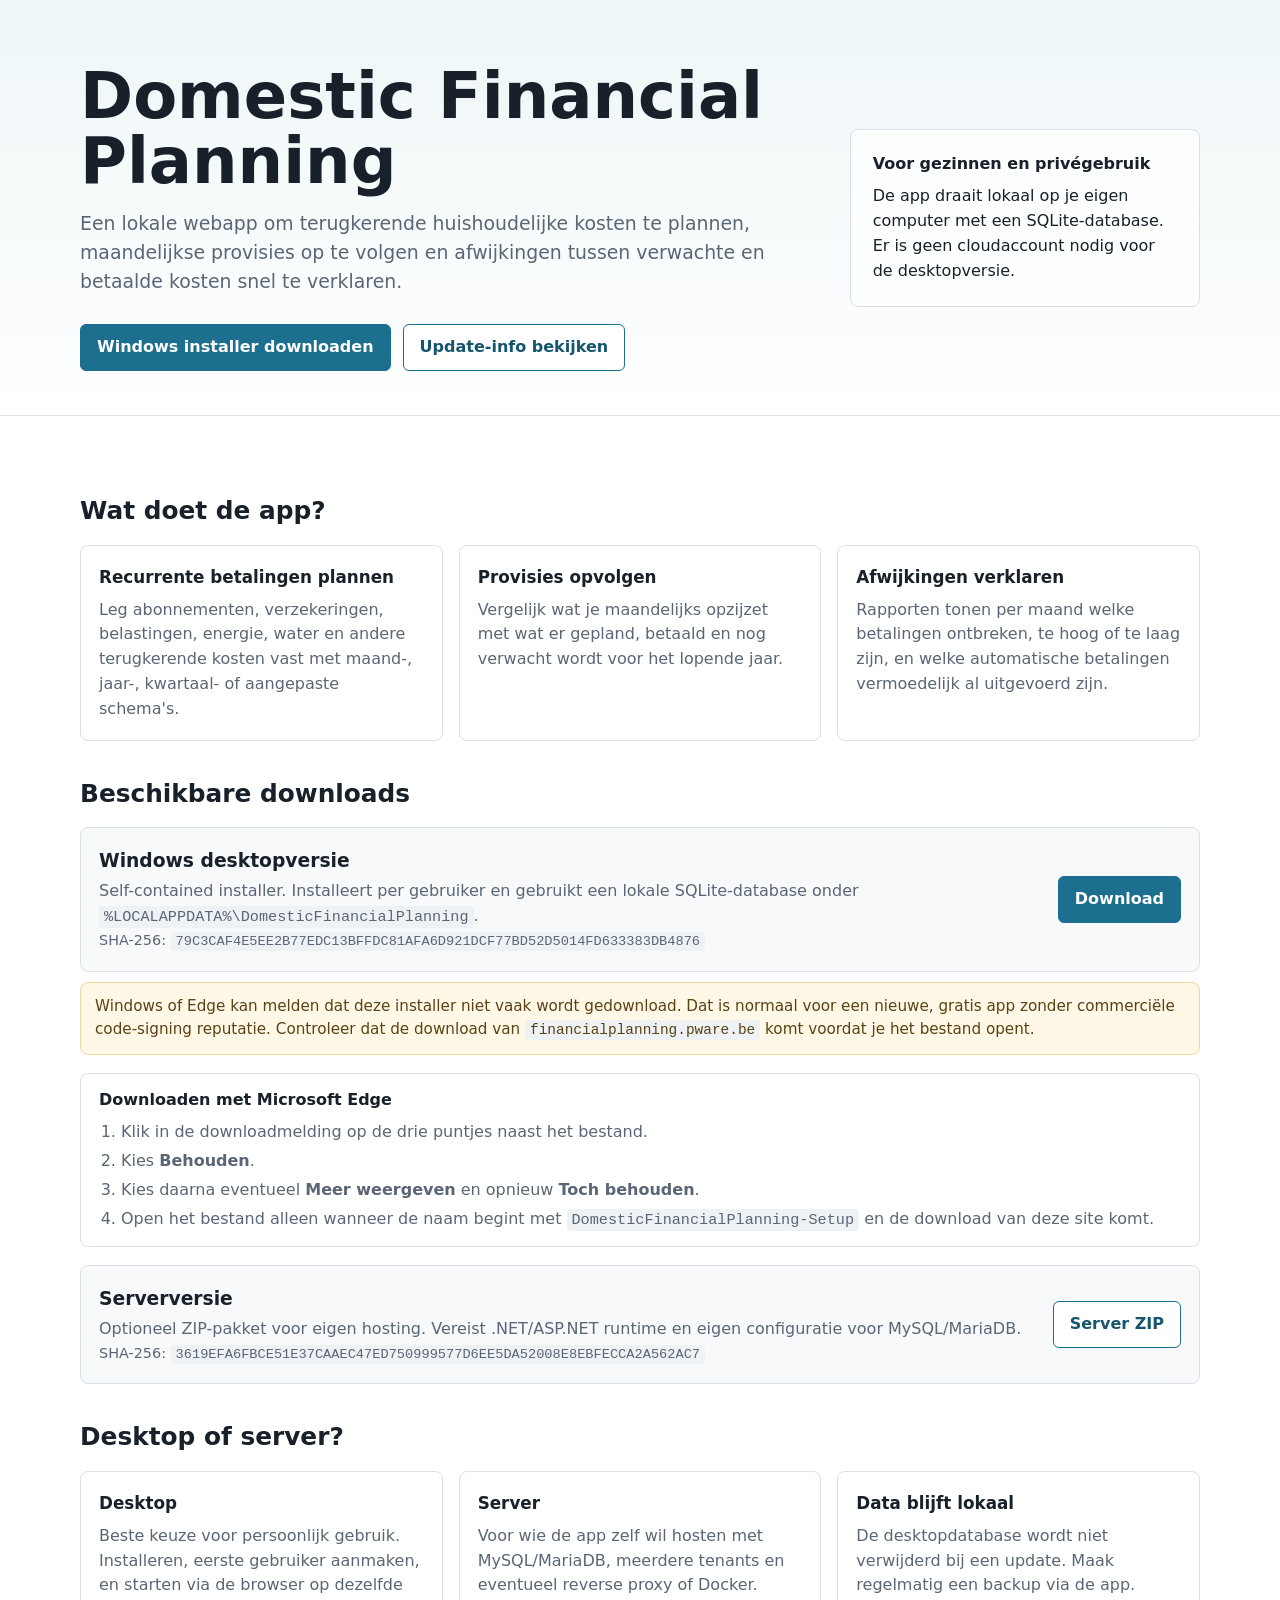
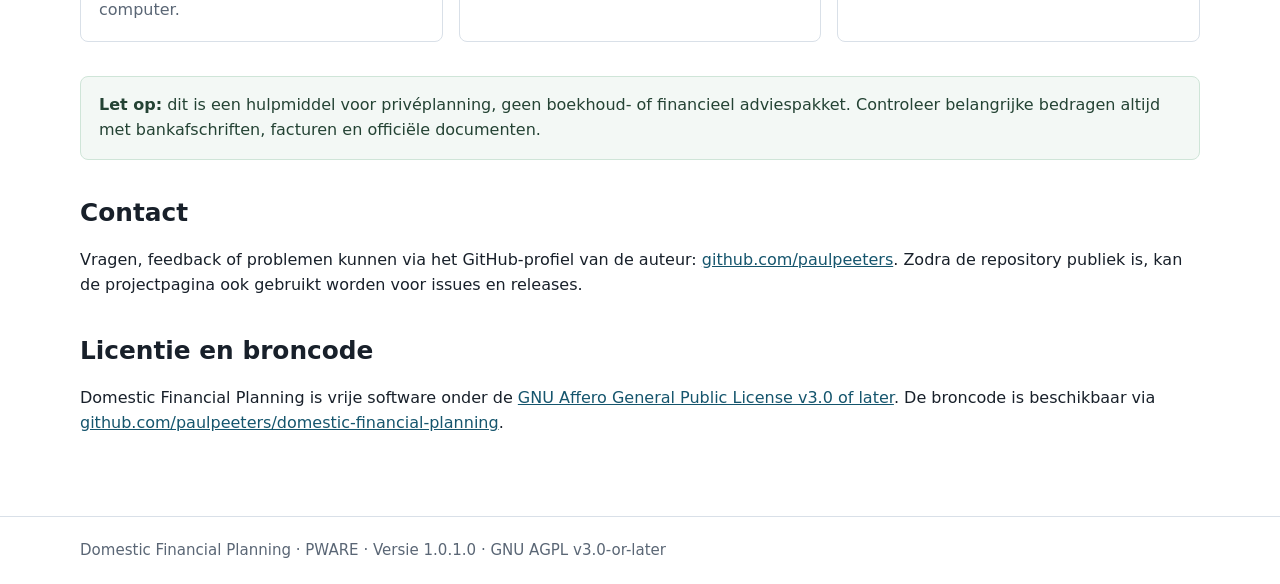
==== website/index.html @ bea84fc3 "Add desktop mode and release packaging" ====
<!doctype html>
<html lang="nl">
<head>
  <meta charset="utf-8">
  <meta name="viewport" content="width=device-width, initial-scale=1">
  <title>Domestic Financial Planning</title>
  <meta name="description" content="Domestic Financial Planning helpt huishoudens terugkerende kosten plannen, provisies opvolgen en betalingen vergelijken met de werkelijkheid.">
  <style>
    :root {
      color-scheme: light;
      --ink: #18202a;
      --muted: #5a6675;
      --line: #d9e0e8;
      --panel: #f7f9fb;
      --accent: #1d6f8f;
      --accent-dark: #15556d;
      --ok: #157347;
    }

    * {
      box-sizing: border-box;
    }

    body {
      margin: 0;
      font-family: "Segoe UI", system-ui, -apple-system, BlinkMacSystemFont, sans-serif;
      color: var(--ink);
      background: #ffffff;
      line-height: 1.55;
    }

    a {
      color: var(--accent-dark);
    }

    .hero {
      background: linear-gradient(180deg, #eef6f8 0%, #ffffff 100%);
      border-bottom: 1px solid var(--line);
    }

    .wrap {
      width: min(1120px, calc(100% - 40px));
      margin: 0 auto;
    }

    .hero-inner {
      padding: 64px 0 44px;
      display: grid;
      grid-template-columns: minmax(0, 1.35fr) minmax(280px, 0.65fr);
      gap: 42px;
      align-items: center;
    }

    h1 {
      margin: 0 0 14px;
      font-size: clamp(2.2rem, 5vw, 4.4rem);
      line-height: 1.02;
      letter-spacing: 0;
    }

    .lead {
      margin: 0;
      max-width: 760px;
      font-size: 1.18rem;
      color: var(--muted);
    }

    .hero-panel {
      border: 1px solid var(--line);
      background: rgba(255, 255, 255, 0.74);
      padding: 22px;
      border-radius: 8px;
    }

    .hero-panel strong {
      display: block;
      margin-bottom: 8px;
    }

    .buttons {
      display: flex;
      flex-wrap: wrap;
      gap: 12px;
      margin-top: 28px;
    }

    .button {
      display: inline-flex;
      align-items: center;
      justify-content: center;
      min-height: 44px;
      padding: 10px 16px;
      border-radius: 6px;
      border: 1px solid var(--accent);
      text-decoration: none;
      font-weight: 600;
    }

    .button.primary {
      color: #ffffff;
      background: var(--accent);
    }

    .button.secondary {
      color: var(--accent-dark);
      background: #ffffff;
    }

    main {
      padding: 42px 0 64px;
    }

    section {
      margin-top: 34px;
    }

    h2 {
      margin: 0 0 14px;
      font-size: 1.55rem;
      letter-spacing: 0;
    }

    .grid {
      display: grid;
      grid-template-columns: repeat(3, minmax(0, 1fr));
      gap: 16px;
    }

    .card {
      border: 1px solid var(--line);
      border-radius: 8px;
      padding: 18px;
      background: #ffffff;
    }

    .card h3 {
      margin: 0 0 8px;
      font-size: 1.05rem;
    }

    .card p {
      margin: 0;
      color: var(--muted);
    }

    .download {
      display: grid;
      grid-template-columns: minmax(0, 1fr) auto;
      gap: 18px;
      align-items: center;
      padding: 18px;
      border: 1px solid var(--line);
      border-radius: 8px;
      background: var(--panel);
      margin-top: 14px;
    }

    .download h3 {
      margin: 0 0 4px;
    }

    .download p {
      margin: 0;
      color: var(--muted);
    }

    .note {
      padding: 16px 18px;
      background: #f3f8f5;
      border: 1px solid #cfe5d8;
      border-radius: 8px;
      color: #244334;
    }

    .download-warning {
      margin: 10px 0 18px;
      padding: 12px 14px;
      border: 1px solid #ead7a4;
      border-radius: 8px;
      background: #fff8e6;
      color: #5a4215;
      font-size: 0.95rem;
    }

    .steps {
      margin: 10px 0 18px;
      padding: 14px 18px;
      border: 1px solid var(--line);
      border-radius: 8px;
      background: #ffffff;
    }

    .steps h3 {
      margin: 0 0 8px;
      font-size: 1rem;
    }

    .steps ol {
      margin: 0;
      padding-left: 22px;
      color: var(--muted);
    }

    .steps li + li {
      margin-top: 4px;
    }

    .checksum {
      margin-top: 8px;
      color: var(--muted);
      font-size: 0.9rem;
      overflow-wrap: anywhere;
    }

    code {
      padding: 2px 5px;
      border-radius: 4px;
      background: #eef2f5;
      font-family: Consolas, "Liberation Mono", monospace;
      font-size: 0.95em;
    }

    footer {
      border-top: 1px solid var(--line);
      color: var(--muted);
      padding: 22px 0;
      font-size: 0.94rem;
    }

    @media (max-width: 820px) {
      .hero-inner,
      .grid,
      .download {
        grid-template-columns: 1fr;
      }

      .hero-inner {
        padding-top: 42px;
      }
    }
  </style>
</head>
<body>
  <header class="hero">
    <div class="wrap hero-inner">
      <div>
        <h1>Domestic Financial Planning</h1>
        <p class="lead">
          Een lokale webapp om terugkerende huishoudelijke kosten te plannen, maandelijkse provisies op te volgen en afwijkingen tussen verwachte en betaalde kosten snel te verklaren.
        </p>
        <div class="buttons">
          <a class="button primary" href="/downloads/DomesticFinancialPlanning-Setup-1.0.1.0.exe">Windows installer downloaden</a>
          <a class="button secondary" href="/updates/latest.json">Update-info bekijken</a>
        </div>
      </div>
      <aside class="hero-panel">
        <strong>Voor gezinnen en privégebruik</strong>
        De app draait lokaal op je eigen computer met een SQLite-database. Er is geen cloudaccount nodig voor de desktopversie.
      </aside>
    </div>
  </header>

  <main class="wrap">
    <section>
      <h2>Wat doet de app?</h2>
      <div class="grid">
        <article class="card">
          <h3>Recurrente betalingen plannen</h3>
          <p>Leg abonnementen, verzekeringen, belastingen, energie, water en andere terugkerende kosten vast met maand-, jaar-, kwartaal- of aangepaste schema's.</p>
        </article>
        <article class="card">
          <h3>Provisies opvolgen</h3>
          <p>Vergelijk wat je maandelijks opzijzet met wat er gepland, betaald en nog verwacht wordt voor het lopende jaar.</p>
        </article>
        <article class="card">
          <h3>Afwijkingen verklaren</h3>
          <p>Rapporten tonen per maand welke betalingen ontbreken, te hoog of te laag zijn, en welke automatische betalingen vermoedelijk al uitgevoerd zijn.</p>
        </article>
      </div>
    </section>

    <section>
      <h2>Beschikbare downloads</h2>
      <div class="download">
        <div>
          <h3>Windows desktopversie</h3>
          <p>Self-contained installer. Installeert per gebruiker en gebruikt een lokale SQLite-database onder <code>%LOCALAPPDATA%\DomesticFinancialPlanning</code>.</p>
          <p class="checksum">SHA-256: <code>79C3CAF4E5EE2B77EDC13BFFDC81AFA6D921DCF77BD52D5014FD633383DB4876</code></p>
        </div>
        <a class="button primary" href="/downloads/DomesticFinancialPlanning-Setup-1.0.1.0.exe">Download</a>
      </div>
      <p class="download-warning">
        Windows of Edge kan melden dat deze installer niet vaak wordt gedownload. Dat is normaal voor een nieuwe, gratis app zonder commerciële code-signing reputatie. Controleer dat de download van <code>financialplanning.pware.be</code> komt voordat je het bestand opent.
      </p>
      <div class="steps">
        <h3>Downloaden met Microsoft Edge</h3>
        <ol>
          <li>Klik in de downloadmelding op de drie puntjes naast het bestand.</li>
          <li>Kies <strong>Behouden</strong>.</li>
          <li>Kies daarna eventueel <strong>Meer weergeven</strong> en opnieuw <strong>Toch behouden</strong>.</li>
          <li>Open het bestand alleen wanneer de naam begint met <code>DomesticFinancialPlanning-Setup</code> en de download van deze site komt.</li>
        </ol>
      </div>
      <div class="download">
        <div>
          <h3>Serverversie</h3>
          <p>Optioneel ZIP-pakket voor eigen hosting. Vereist .NET/ASP.NET runtime en eigen configuratie voor MySQL/MariaDB.</p>
          <p class="checksum">SHA-256: <code>3619EFA6FBCE51E37CAAEC47ED750999577D6EE5DA52008E8EBFECCA2A562AC7</code></p>
        </div>
        <a class="button secondary" href="/downloads/DomesticFinancialPlanning-Server-1.0.1.0.zip">Server ZIP</a>
      </div>
    </section>

    <section>
      <h2>Desktop of server?</h2>
      <div class="grid">
        <article class="card">
          <h3>Desktop</h3>
          <p>Beste keuze voor persoonlijk gebruik. Installeren, eerste gebruiker aanmaken, en starten via de browser op dezelfde computer.</p>
        </article>
        <article class="card">
          <h3>Server</h3>
          <p>Voor wie de app zelf wil hosten met MySQL/MariaDB, meerdere tenants en eventueel reverse proxy of Docker.</p>
        </article>
        <article class="card">
          <h3>Data blijft lokaal</h3>
          <p>De desktopdatabase wordt niet verwijderd bij een update. Maak regelmatig een backup via de app.</p>
        </article>
      </div>
    </section>

    <section class="note">
      <strong>Let op:</strong>
      dit is een hulpmiddel voor privéplanning, geen boekhoud- of financieel adviespakket. Controleer belangrijke bedragen altijd met bankafschriften, facturen en officiële documenten.
    </section>

    <section>
      <h2>Contact</h2>
      <p>
        Vragen, feedback of problemen kunnen via het GitHub-profiel van de auteur:
        <a href="https://github.com/paulpeeters" rel="me">github.com/paulpeeters</a>.
        Zodra de repository publiek is, kan de projectpagina ook gebruikt worden voor issues en releases.
      </p>
    </section>

    <section>
      <h2>Licentie en broncode</h2>
      <p>
        Domestic Financial Planning is vrije software onder de
        <a href="https://www.gnu.org/licenses/agpl-3.0.html">GNU Affero General Public License v3.0 of later</a>.
        De broncode is beschikbaar via
        <a href="https://github.com/paulpeeters/domestic-financial-planning">github.com/paulpeeters/domestic-financial-planning</a>.
      </p>
    </section>
  </main>

  <footer>
    <div class="wrap">
      Domestic Financial Planning · PWARE · Versie 1.0.1.0 · GNU AGPL v3.0-or-later
    </div>
  </footer>
</body>
</html>
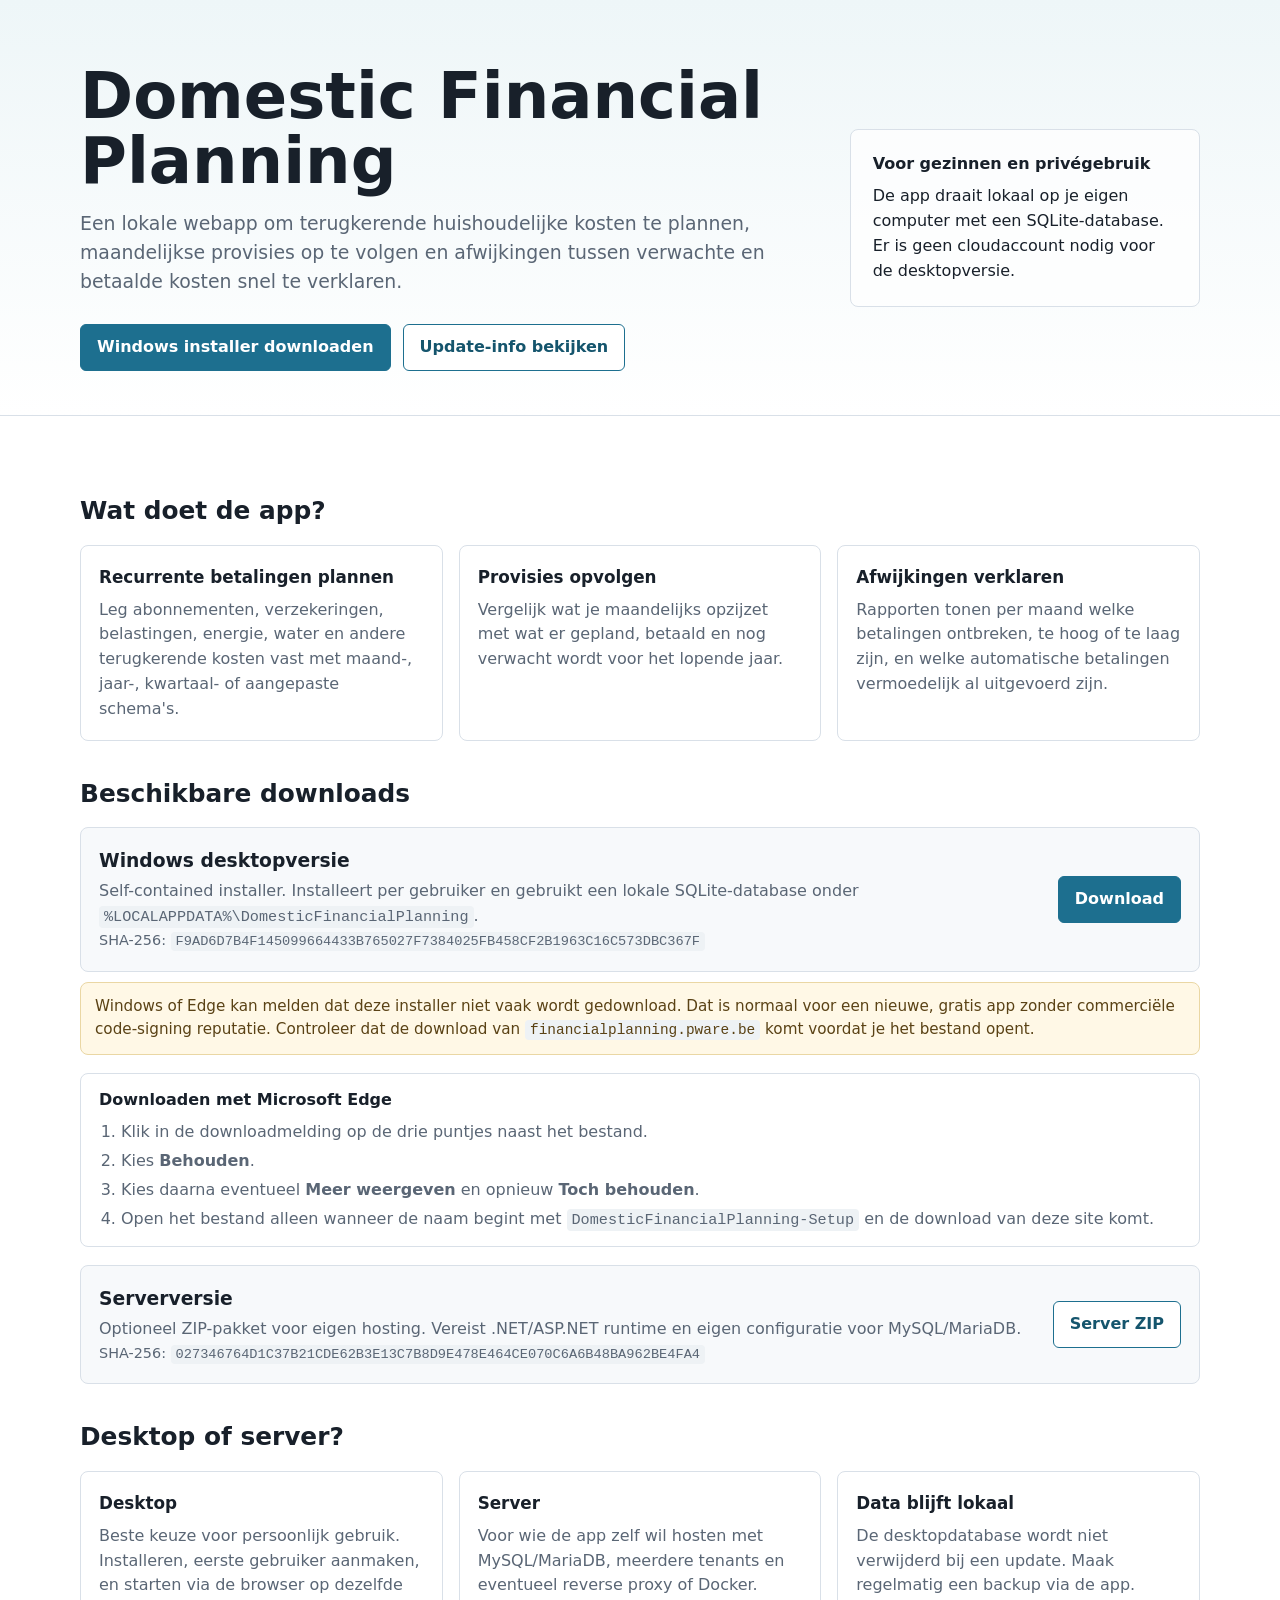
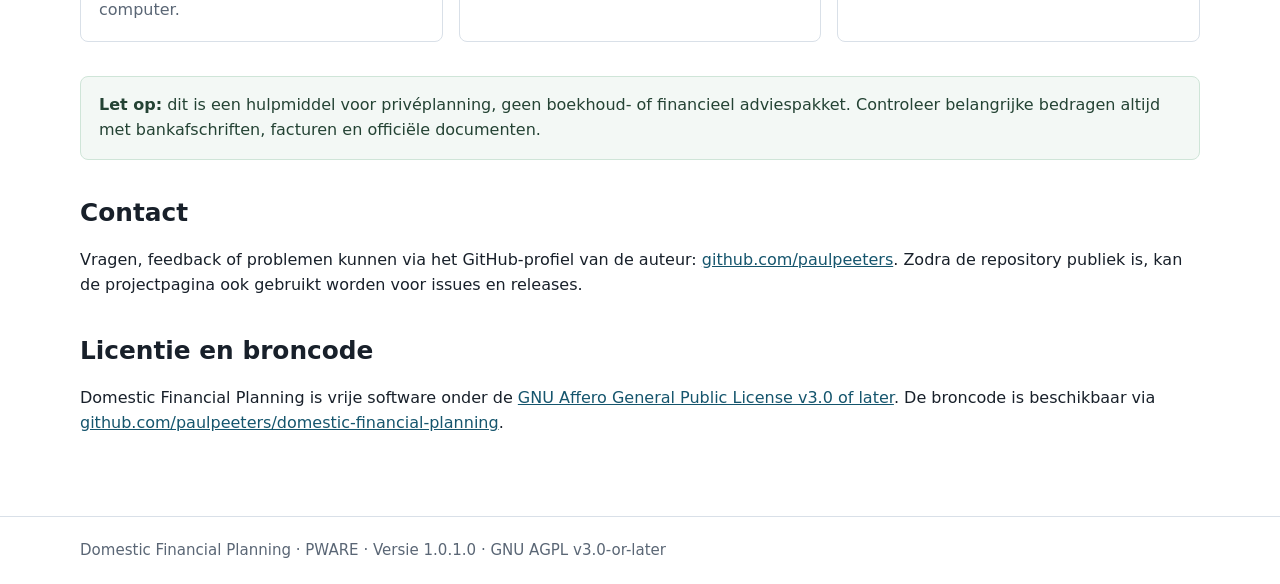
==== commit 547bc86d: "Show desktop update notification modal" ====
--- a/website/index.html
+++ b/website/index.html
@@ -285,7 +285,7 @@
         <div>
           <h3>Windows desktopversie</h3>
           <p>Self-contained installer. Installeert per gebruiker en gebruikt een lokale SQLite-database onder <code>%LOCALAPPDATA%\DomesticFinancialPlanning</code>.</p>
-          <p class="checksum">SHA-256: <code>79C3CAF4E5EE2B77EDC13BFFDC81AFA6D921DCF77BD52D5014FD633383DB4876</code></p>
+          <p class="checksum">SHA-256: <code>F9AD6D7B4F145099664433B765027F7384025FB458CF2B1963C16C573DBC367F</code></p>
         </div>
         <a class="button primary" href="/downloads/DomesticFinancialPlanning-Setup-1.0.1.0.exe">Download</a>
       </div>
@@ -305,7 +305,7 @@
         <div>
           <h3>Serverversie</h3>
           <p>Optioneel ZIP-pakket voor eigen hosting. Vereist .NET/ASP.NET runtime en eigen configuratie voor MySQL/MariaDB.</p>
-          <p class="checksum">SHA-256: <code>3619EFA6FBCE51E37CAAEC47ED750999577D6EE5DA52008E8EBFECCA2A562AC7</code></p>
+          <p class="checksum">SHA-256: <code>027346764D1C37B21CDE62B3E13C7B8D9E478E464CE070C6A6B48BA962BE4FA4</code></p>
         </div>
         <a class="button secondary" href="/downloads/DomesticFinancialPlanning-Server-1.0.1.0.zip">Server ZIP</a>
       </div>
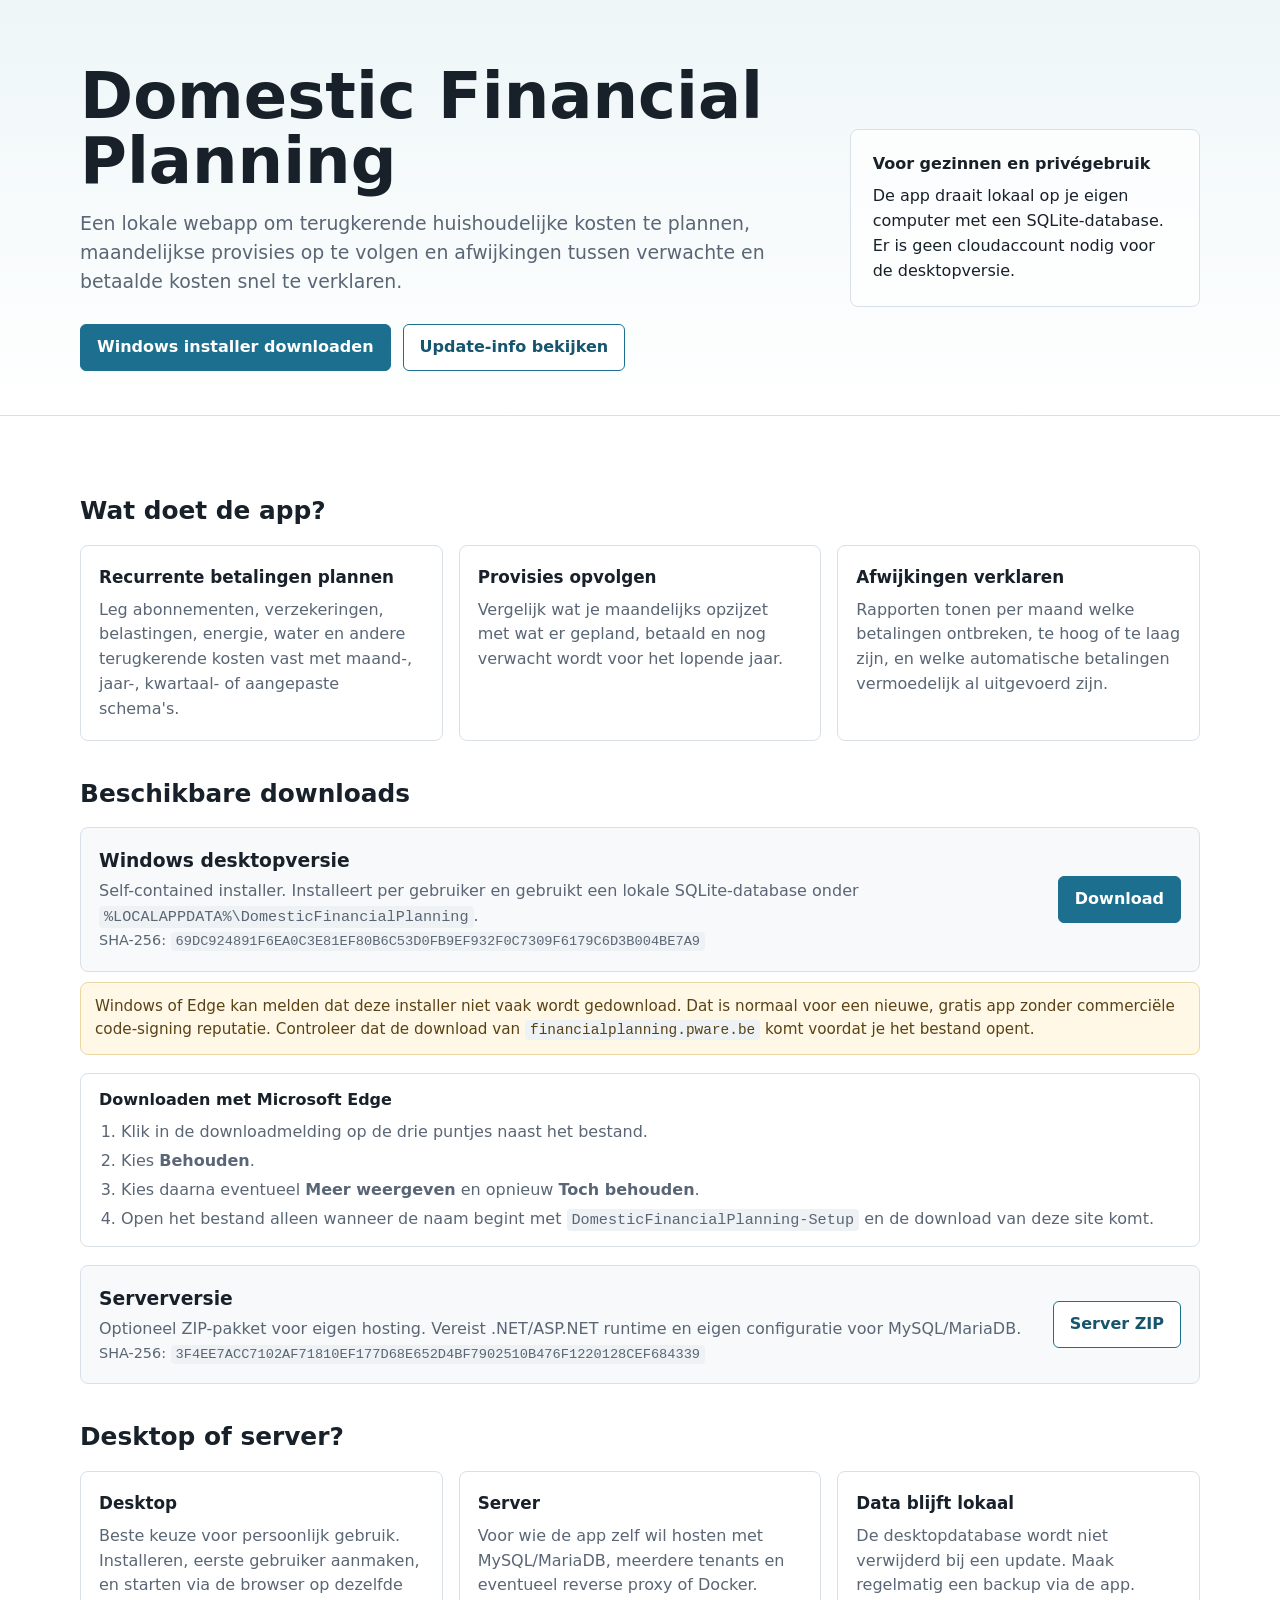
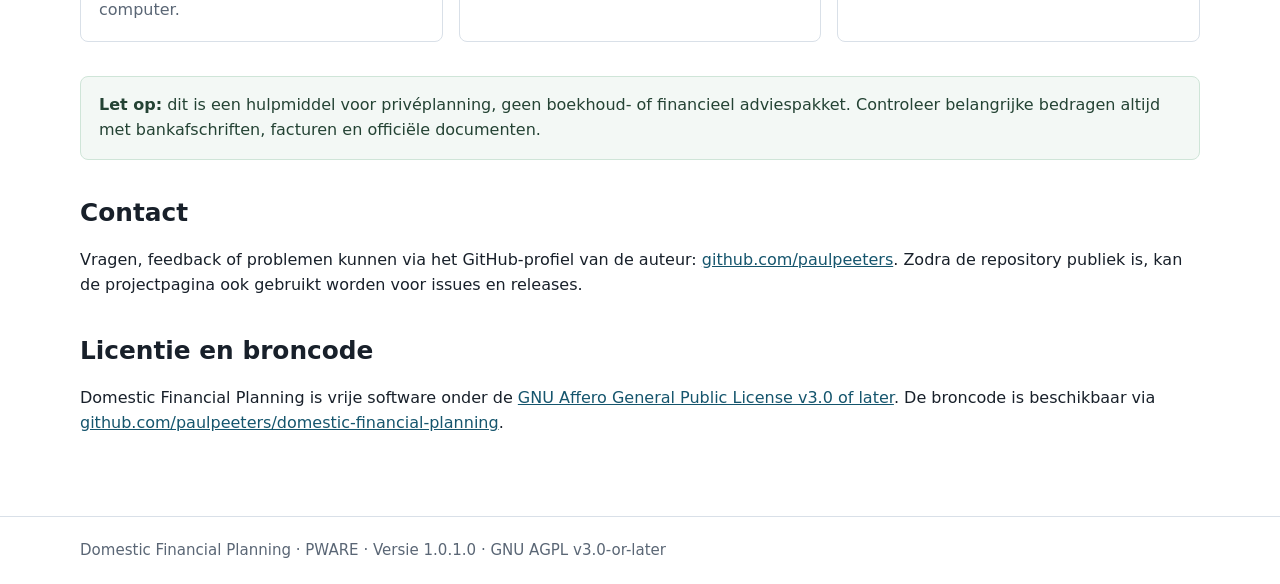
==== commit 73f331e0: "Include secrets in standard publish profile" ====
--- a/website/index.html
+++ b/website/index.html
@@ -285,7 +285,7 @@
         <div>
           <h3>Windows desktopversie</h3>
           <p>Self-contained installer. Installeert per gebruiker en gebruikt een lokale SQLite-database onder <code>%LOCALAPPDATA%\DomesticFinancialPlanning</code>.</p>
-          <p class="checksum">SHA-256: <code>F9AD6D7B4F145099664433B765027F7384025FB458CF2B1963C16C573DBC367F</code></p>
+          <p class="checksum">SHA-256: <code>69DC924891F6EA0C3E81EF80B6C53D0FB9EF932F0C7309F6179C6D3B004BE7A9</code></p>
         </div>
         <a class="button primary" href="/downloads/DomesticFinancialPlanning-Setup-1.0.1.0.exe">Download</a>
       </div>
@@ -305,7 +305,7 @@
         <div>
           <h3>Serverversie</h3>
           <p>Optioneel ZIP-pakket voor eigen hosting. Vereist .NET/ASP.NET runtime en eigen configuratie voor MySQL/MariaDB.</p>
-          <p class="checksum">SHA-256: <code>027346764D1C37B21CDE62B3E13C7B8D9E478E464CE070C6A6B48BA962BE4FA4</code></p>
+          <p class="checksum">SHA-256: <code>3F4EE7ACC7102AF71810EF177D68E652D4BF7902510B476F1220128CEF684339</code></p>
         </div>
         <a class="button secondary" href="/downloads/DomesticFinancialPlanning-Server-1.0.1.0.zip">Server ZIP</a>
       </div>
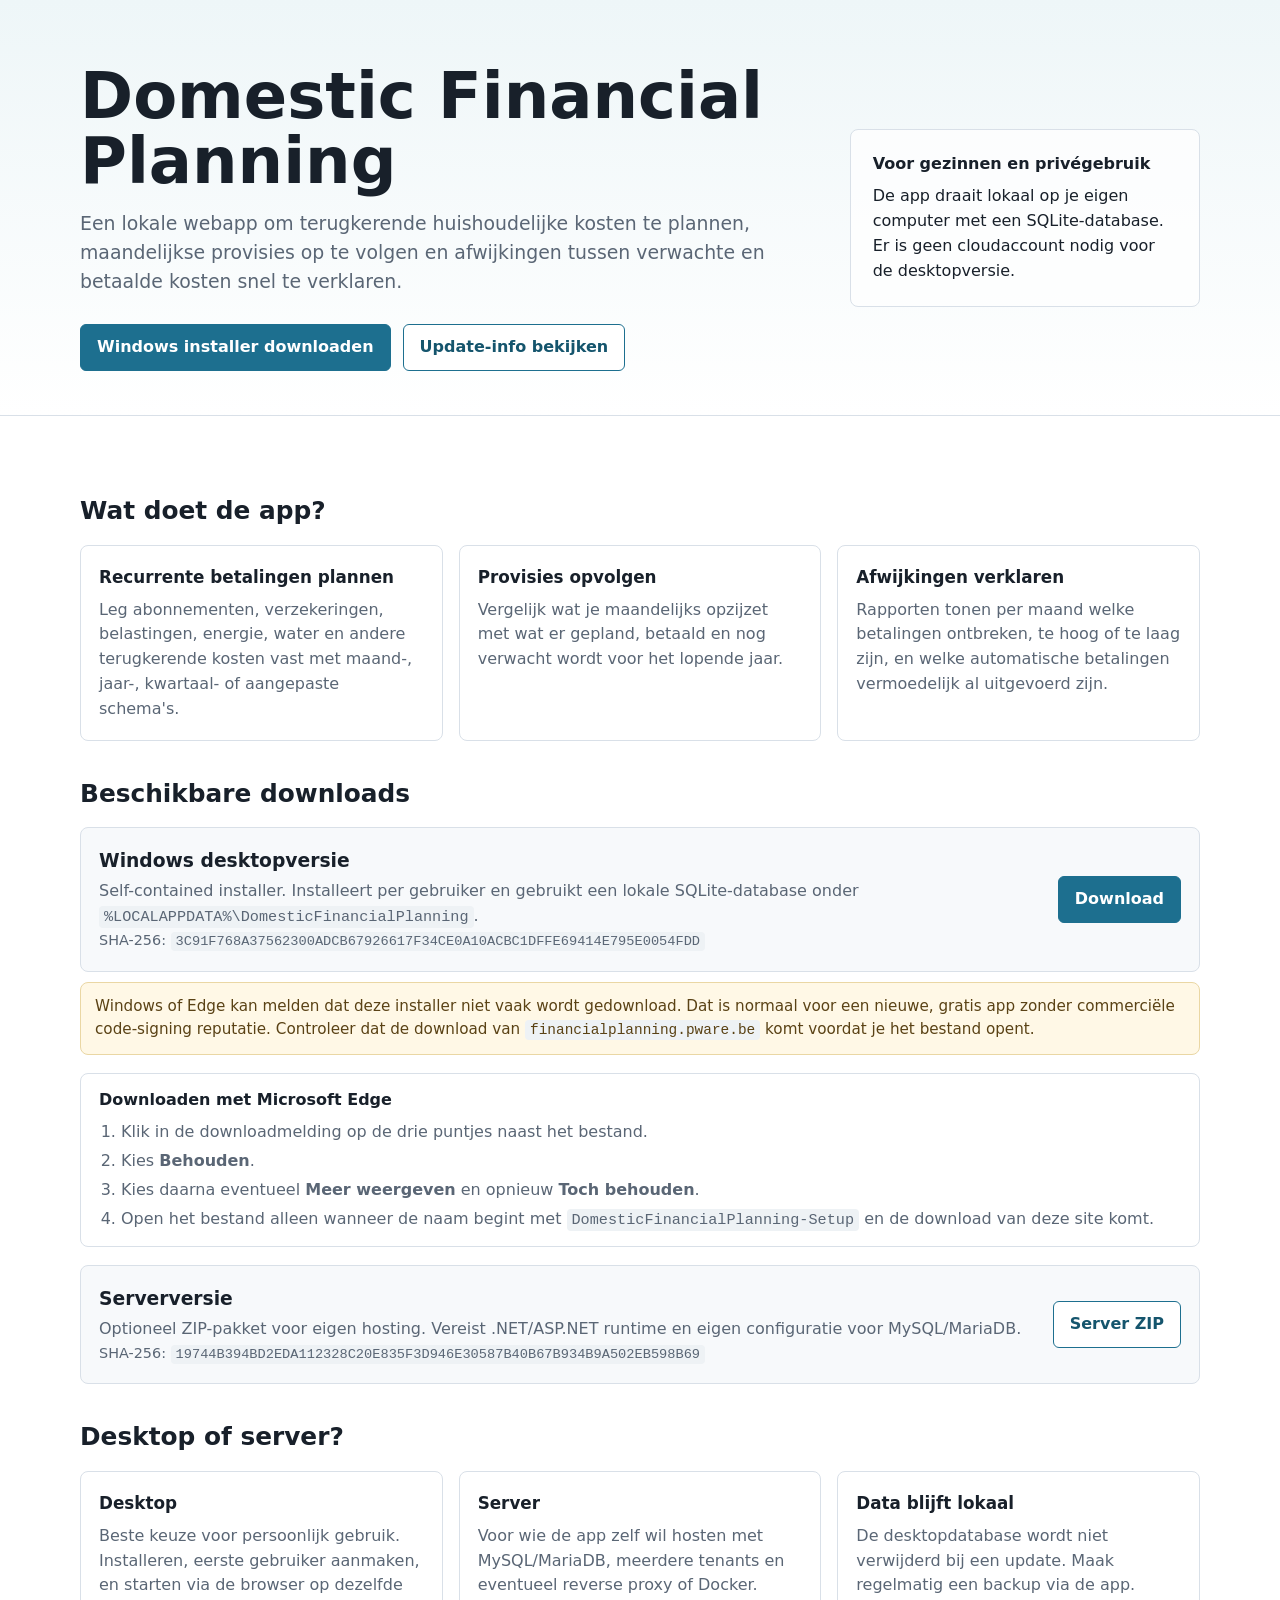
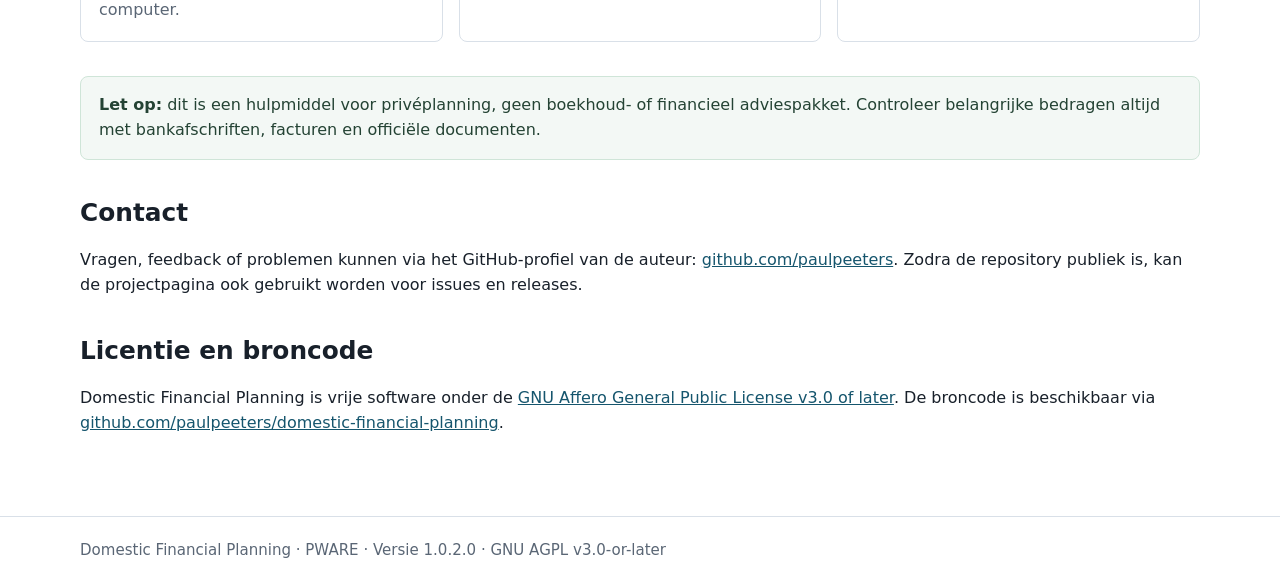
==== commit de88ad2b: "Add desktop provision settings" ====
--- a/website/index.html
+++ b/website/index.html
@@ -249,7 +249,7 @@
           Een lokale webapp om terugkerende huishoudelijke kosten te plannen, maandelijkse provisies op te volgen en afwijkingen tussen verwachte en betaalde kosten snel te verklaren.
         </p>
         <div class="buttons">
-          <a class="button primary" href="/downloads/DomesticFinancialPlanning-Setup-1.0.1.0.exe">Windows installer downloaden</a>
+          <a class="button primary" href="/downloads/DomesticFinancialPlanning-Setup-1.0.2.0.exe">Windows installer downloaden</a>
           <a class="button secondary" href="/updates/latest.json">Update-info bekijken</a>
         </div>
       </div>
@@ -285,9 +285,9 @@
         <div>
           <h3>Windows desktopversie</h3>
           <p>Self-contained installer. Installeert per gebruiker en gebruikt een lokale SQLite-database onder <code>%LOCALAPPDATA%\DomesticFinancialPlanning</code>.</p>
-          <p class="checksum">SHA-256: <code>69DC924891F6EA0C3E81EF80B6C53D0FB9EF932F0C7309F6179C6D3B004BE7A9</code></p>
+          <p class="checksum">SHA-256: <code>3C91F768A37562300ADCB67926617F34CE0A10ACBC1DFFE69414E795E0054FDD</code></p>
         </div>
-        <a class="button primary" href="/downloads/DomesticFinancialPlanning-Setup-1.0.1.0.exe">Download</a>
+        <a class="button primary" href="/downloads/DomesticFinancialPlanning-Setup-1.0.2.0.exe">Download</a>
       </div>
       <p class="download-warning">
         Windows of Edge kan melden dat deze installer niet vaak wordt gedownload. Dat is normaal voor een nieuwe, gratis app zonder commerciële code-signing reputatie. Controleer dat de download van <code>financialplanning.pware.be</code> komt voordat je het bestand opent.
@@ -305,9 +305,9 @@
         <div>
           <h3>Serverversie</h3>
           <p>Optioneel ZIP-pakket voor eigen hosting. Vereist .NET/ASP.NET runtime en eigen configuratie voor MySQL/MariaDB.</p>
-          <p class="checksum">SHA-256: <code>3F4EE7ACC7102AF71810EF177D68E652D4BF7902510B476F1220128CEF684339</code></p>
+          <p class="checksum">SHA-256: <code>19744B394BD2EDA112328C20E835F3D946E30587B40B67B934B9A502EB598B69</code></p>
         </div>
-        <a class="button secondary" href="/downloads/DomesticFinancialPlanning-Server-1.0.1.0.zip">Server ZIP</a>
+        <a class="button secondary" href="/downloads/DomesticFinancialPlanning-Server-1.0.2.0.zip">Server ZIP</a>
       </div>
     </section>
 
@@ -356,7 +356,7 @@
 
   <footer>
     <div class="wrap">
-      Domestic Financial Planning · PWARE · Versie 1.0.1.0 · GNU AGPL v3.0-or-later
+      Domestic Financial Planning · PWARE · Versie 1.0.2.0 · GNU AGPL v3.0-or-later
     </div>
   </footer>
 </body>
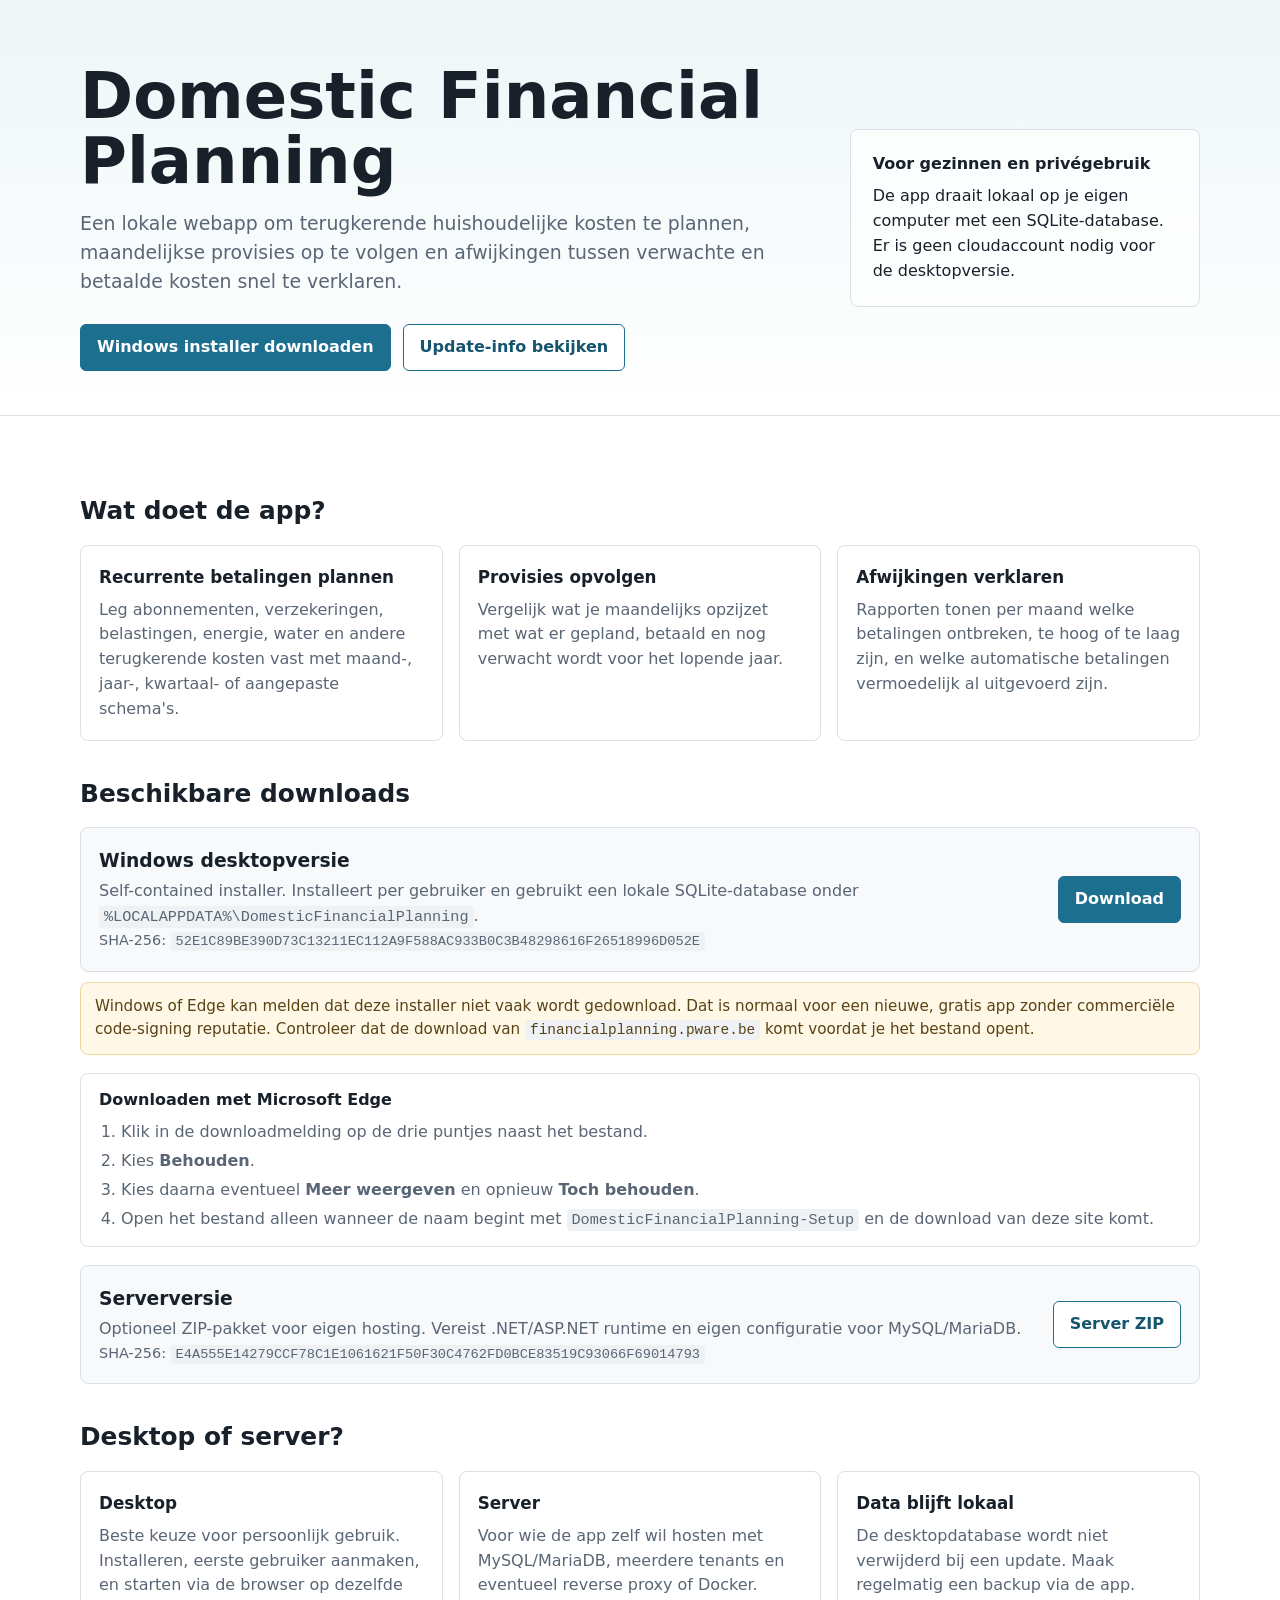
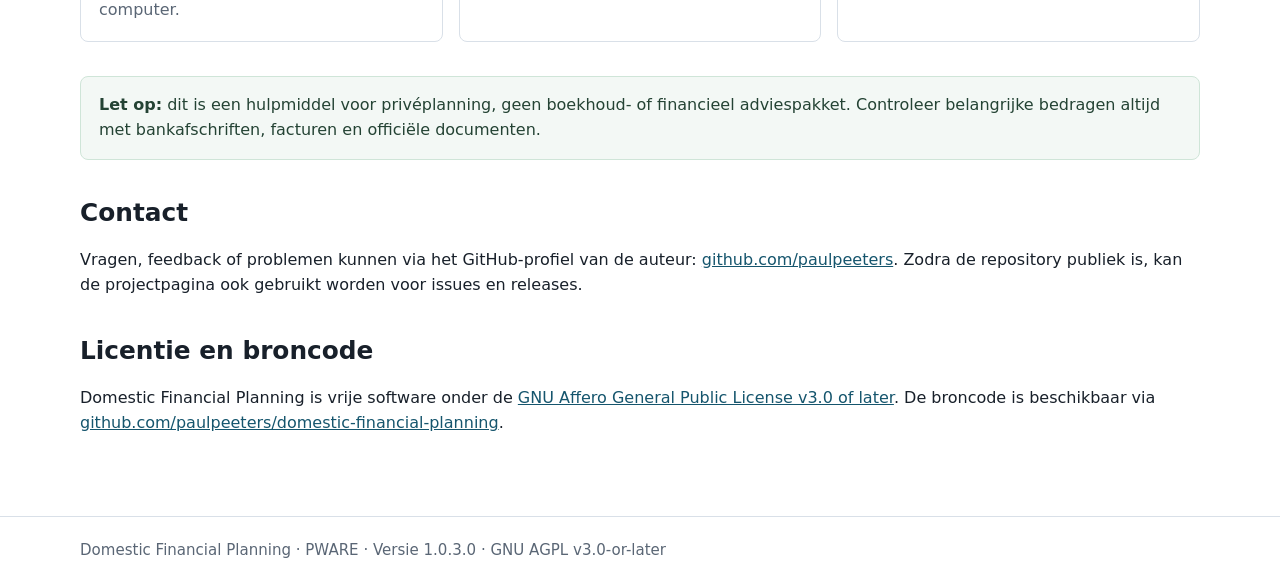
==== commit 0da260dd: "Stop desktop app during installer upgrade" ====
--- a/website/index.html
+++ b/website/index.html
@@ -249,7 +249,7 @@
           Een lokale webapp om terugkerende huishoudelijke kosten te plannen, maandelijkse provisies op te volgen en afwijkingen tussen verwachte en betaalde kosten snel te verklaren.
         </p>
         <div class="buttons">
-          <a class="button primary" href="/downloads/DomesticFinancialPlanning-Setup-1.0.2.0.exe">Windows installer downloaden</a>
+          <a class="button primary" href="/downloads/DomesticFinancialPlanning-Setup-1.0.3.0.exe">Windows installer downloaden</a>
           <a class="button secondary" href="/updates/latest.json">Update-info bekijken</a>
         </div>
       </div>
@@ -285,9 +285,9 @@
         <div>
           <h3>Windows desktopversie</h3>
           <p>Self-contained installer. Installeert per gebruiker en gebruikt een lokale SQLite-database onder <code>%LOCALAPPDATA%\DomesticFinancialPlanning</code>.</p>
-          <p class="checksum">SHA-256: <code>3C91F768A37562300ADCB67926617F34CE0A10ACBC1DFFE69414E795E0054FDD</code></p>
+          <p class="checksum">SHA-256: <code>52E1C89BE390D73C13211EC112A9F588AC933B0C3B48298616F26518996D052E</code></p>
         </div>
-        <a class="button primary" href="/downloads/DomesticFinancialPlanning-Setup-1.0.2.0.exe">Download</a>
+        <a class="button primary" href="/downloads/DomesticFinancialPlanning-Setup-1.0.3.0.exe">Download</a>
       </div>
       <p class="download-warning">
         Windows of Edge kan melden dat deze installer niet vaak wordt gedownload. Dat is normaal voor een nieuwe, gratis app zonder commerciële code-signing reputatie. Controleer dat de download van <code>financialplanning.pware.be</code> komt voordat je het bestand opent.
@@ -305,9 +305,9 @@
         <div>
           <h3>Serverversie</h3>
           <p>Optioneel ZIP-pakket voor eigen hosting. Vereist .NET/ASP.NET runtime en eigen configuratie voor MySQL/MariaDB.</p>
-          <p class="checksum">SHA-256: <code>19744B394BD2EDA112328C20E835F3D946E30587B40B67B934B9A502EB598B69</code></p>
+          <p class="checksum">SHA-256: <code>E4A555E14279CCF78C1E1061621F50F30C4762FD0BCE83519C93066F69014793</code></p>
         </div>
-        <a class="button secondary" href="/downloads/DomesticFinancialPlanning-Server-1.0.2.0.zip">Server ZIP</a>
+        <a class="button secondary" href="/downloads/DomesticFinancialPlanning-Server-1.0.3.0.zip">Server ZIP</a>
       </div>
     </section>
 
@@ -356,7 +356,7 @@
 
   <footer>
     <div class="wrap">
-      Domestic Financial Planning · PWARE · Versie 1.0.2.0 · GNU AGPL v3.0-or-later
+      Domestic Financial Planning · PWARE · Versie 1.0.3.0 · GNU AGPL v3.0-or-later
     </div>
   </footer>
 </body>
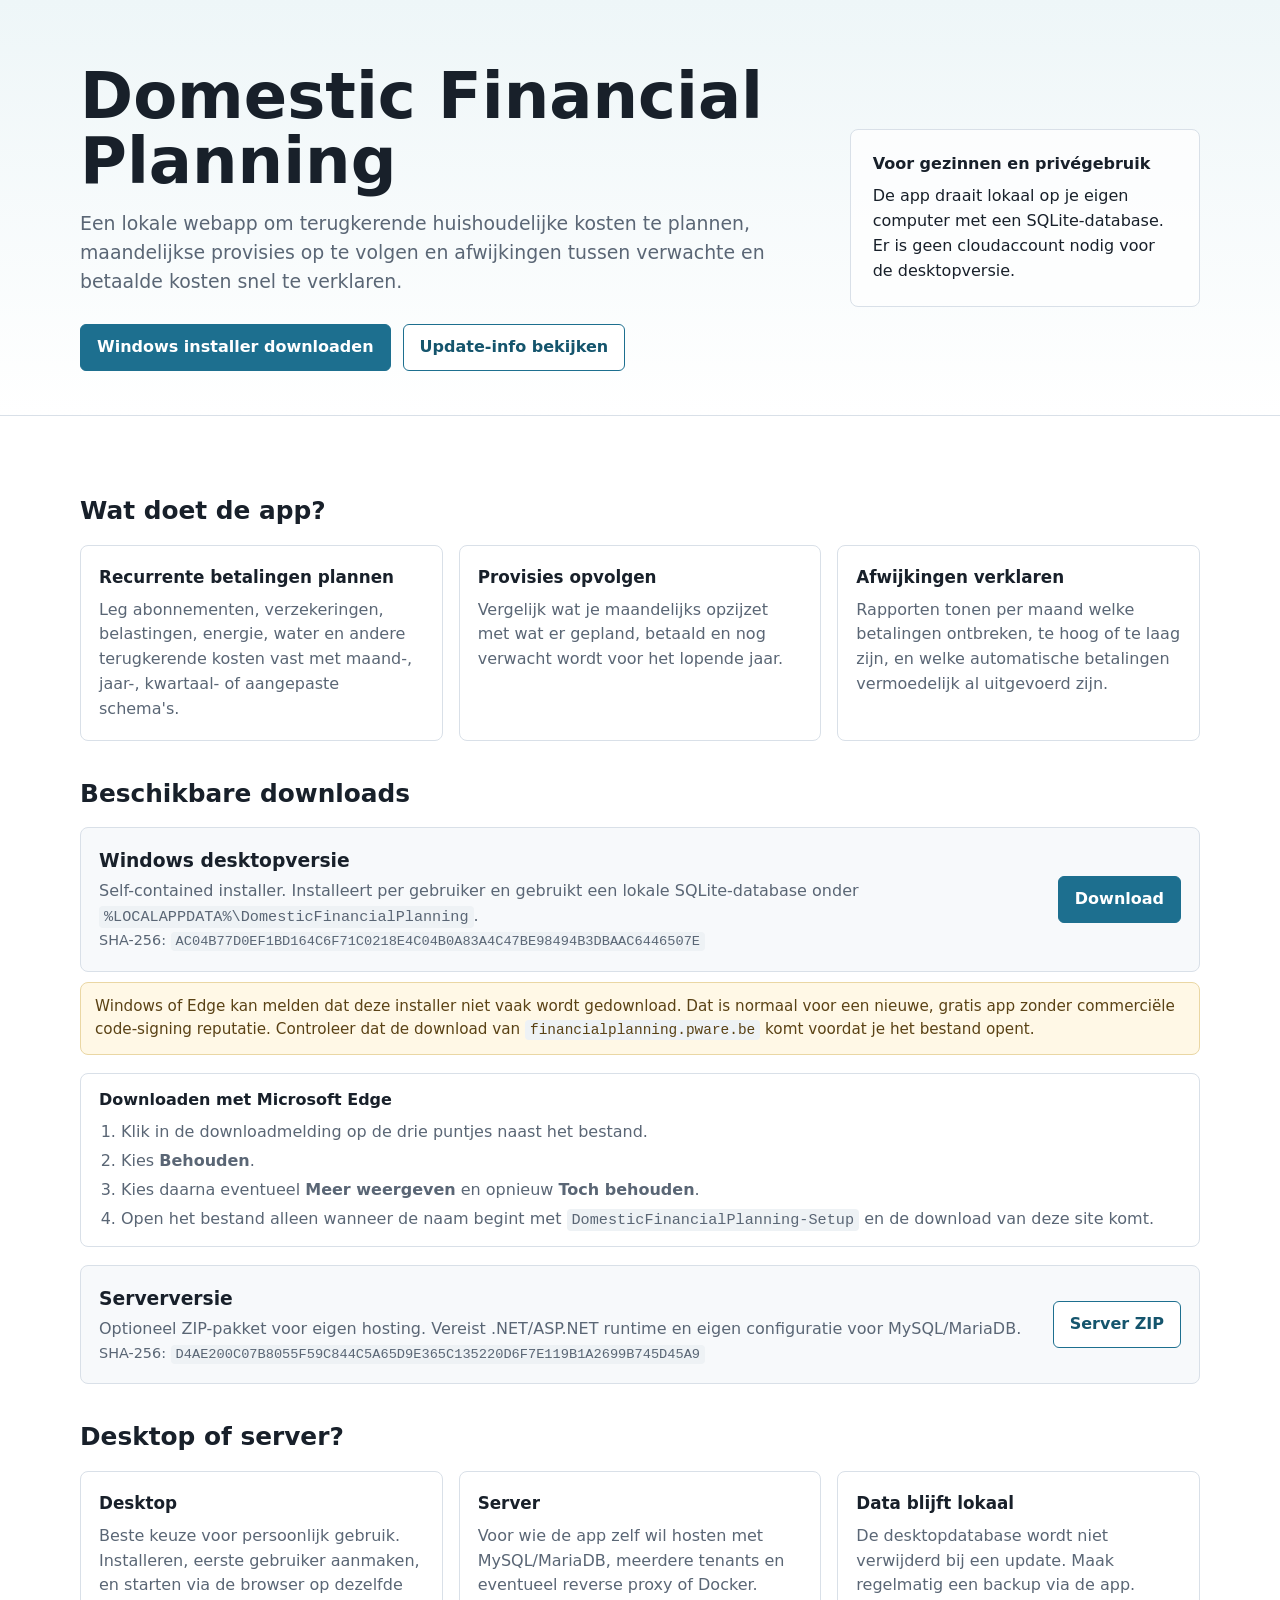
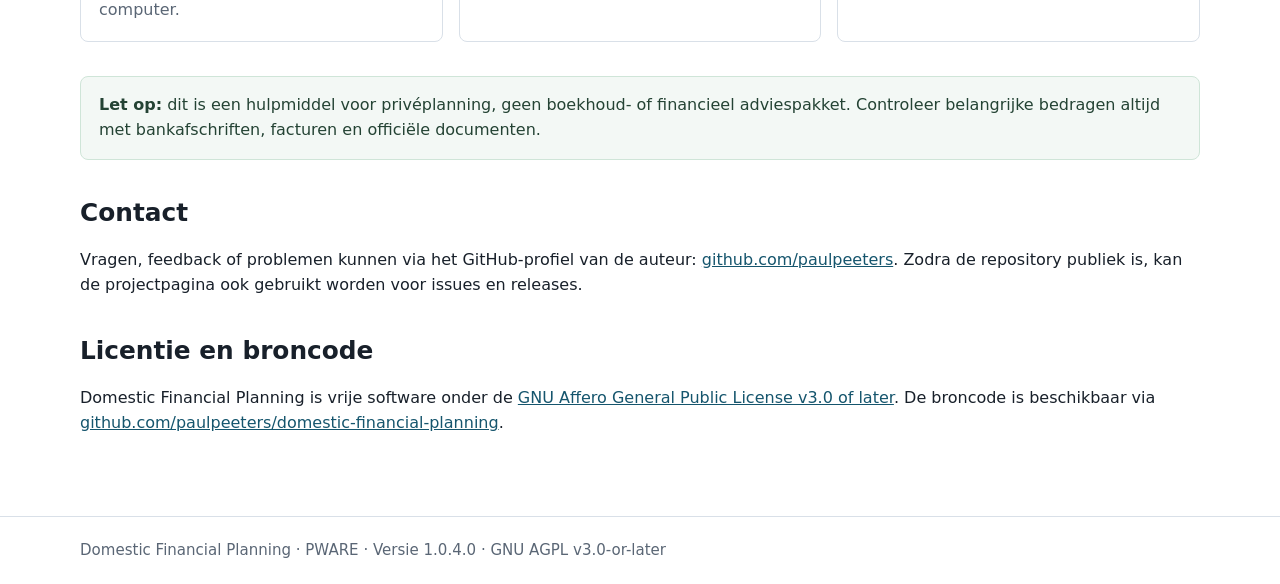
==== commit 3e2bd9df: "Add desktop recovery and app icon release" ====
--- a/website/index.html
+++ b/website/index.html
@@ -249,7 +249,7 @@
           Een lokale webapp om terugkerende huishoudelijke kosten te plannen, maandelijkse provisies op te volgen en afwijkingen tussen verwachte en betaalde kosten snel te verklaren.
         </p>
         <div class="buttons">
-          <a class="button primary" href="/downloads/DomesticFinancialPlanning-Setup-1.0.3.0.exe">Windows installer downloaden</a>
+          <a class="button primary" href="/downloads/DomesticFinancialPlanning-Setup-1.0.4.0.exe">Windows installer downloaden</a>
           <a class="button secondary" href="/updates/latest.json">Update-info bekijken</a>
         </div>
       </div>
@@ -285,9 +285,9 @@
         <div>
           <h3>Windows desktopversie</h3>
           <p>Self-contained installer. Installeert per gebruiker en gebruikt een lokale SQLite-database onder <code>%LOCALAPPDATA%\DomesticFinancialPlanning</code>.</p>
-          <p class="checksum">SHA-256: <code>52E1C89BE390D73C13211EC112A9F588AC933B0C3B48298616F26518996D052E</code></p>
+          <p class="checksum">SHA-256: <code>AC04B77D0EF1BD164C6F71C0218E4C04B0A83A4C47BE98494B3DBAAC6446507E</code></p>
         </div>
-        <a class="button primary" href="/downloads/DomesticFinancialPlanning-Setup-1.0.3.0.exe">Download</a>
+        <a class="button primary" href="/downloads/DomesticFinancialPlanning-Setup-1.0.4.0.exe">Download</a>
       </div>
       <p class="download-warning">
         Windows of Edge kan melden dat deze installer niet vaak wordt gedownload. Dat is normaal voor een nieuwe, gratis app zonder commerciële code-signing reputatie. Controleer dat de download van <code>financialplanning.pware.be</code> komt voordat je het bestand opent.
@@ -305,9 +305,9 @@
         <div>
           <h3>Serverversie</h3>
           <p>Optioneel ZIP-pakket voor eigen hosting. Vereist .NET/ASP.NET runtime en eigen configuratie voor MySQL/MariaDB.</p>
-          <p class="checksum">SHA-256: <code>E4A555E14279CCF78C1E1061621F50F30C4762FD0BCE83519C93066F69014793</code></p>
+          <p class="checksum">SHA-256: <code>D4AE200C07B8055F59C844C5A65D9E365C135220D6F7E119B1A2699B745D45A9</code></p>
         </div>
-        <a class="button secondary" href="/downloads/DomesticFinancialPlanning-Server-1.0.3.0.zip">Server ZIP</a>
+        <a class="button secondary" href="/downloads/DomesticFinancialPlanning-Server-1.0.4.0.zip">Server ZIP</a>
       </div>
     </section>
 
@@ -356,7 +356,7 @@
 
   <footer>
     <div class="wrap">
-      Domestic Financial Planning · PWARE · Versie 1.0.3.0 · GNU AGPL v3.0-or-later
+      Domestic Financial Planning · PWARE · Versie 1.0.4.0 · GNU AGPL v3.0-or-later
     </div>
   </footer>
 </body>
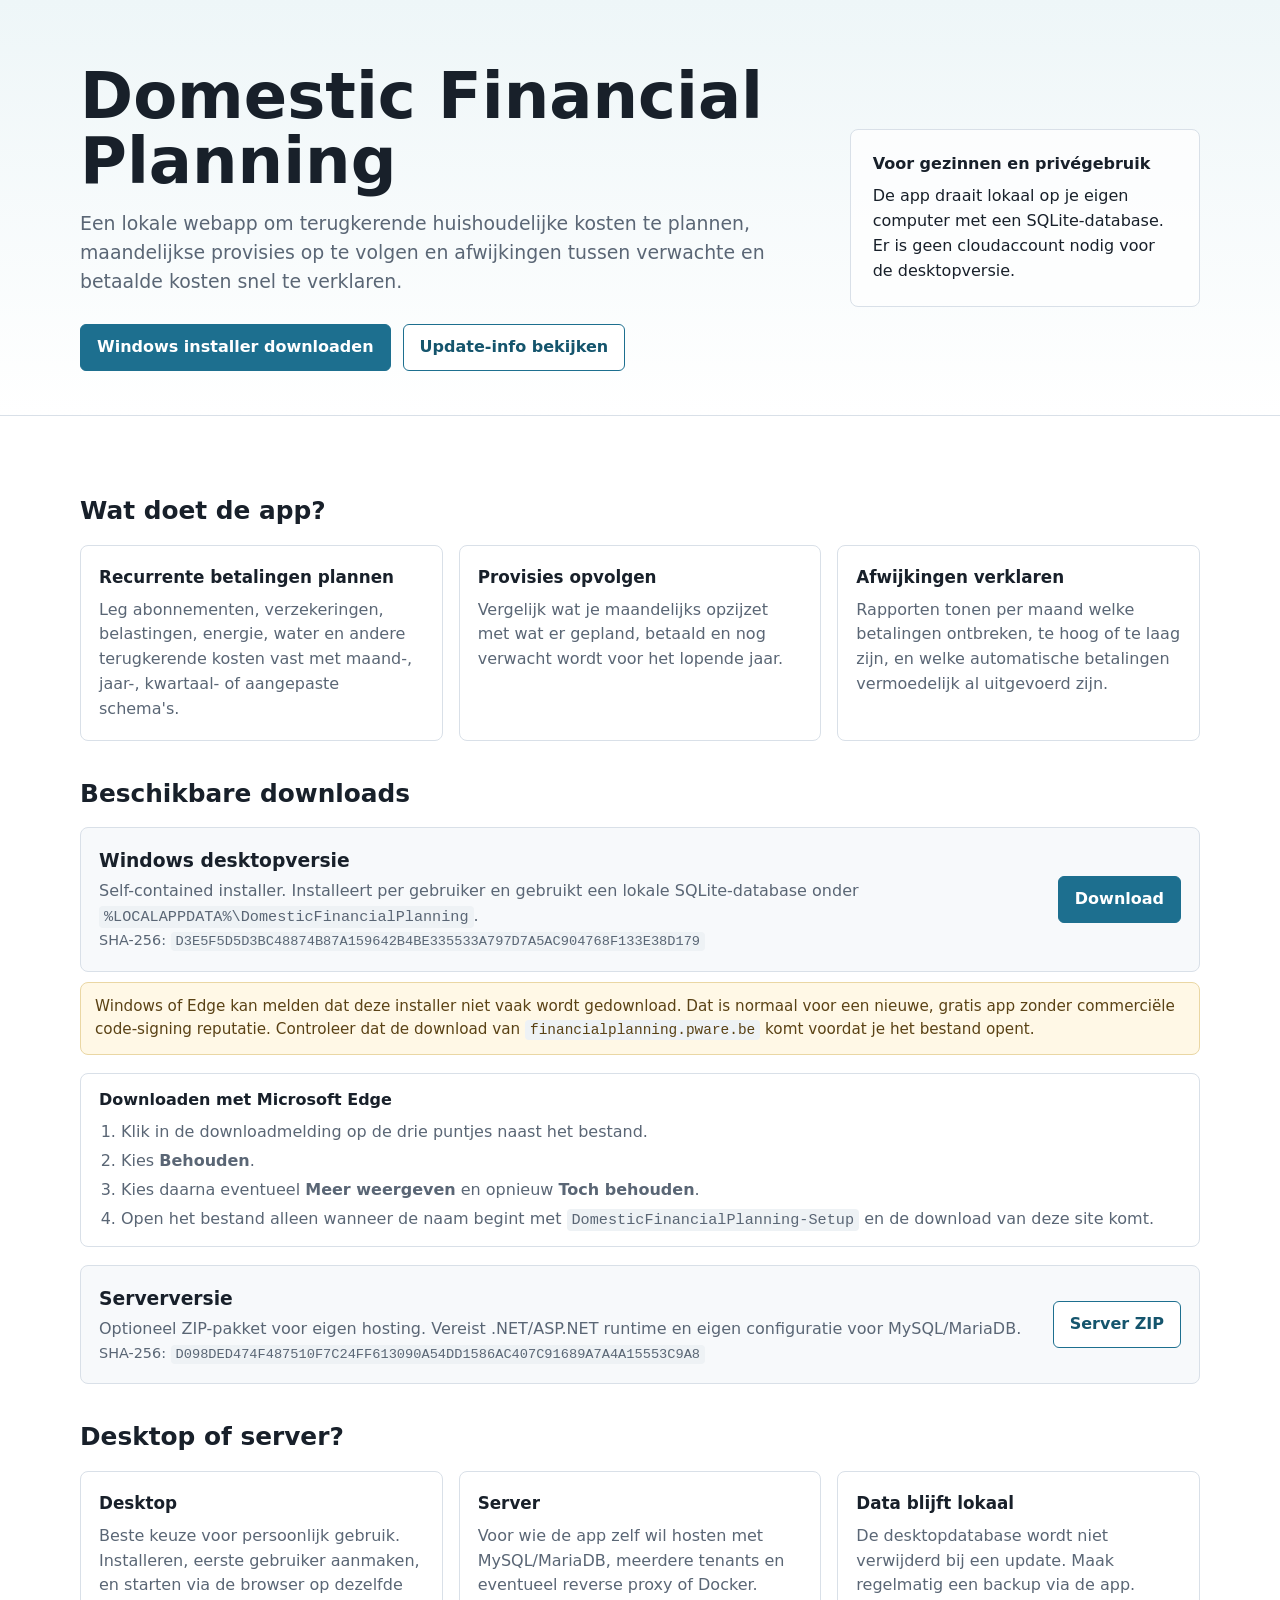
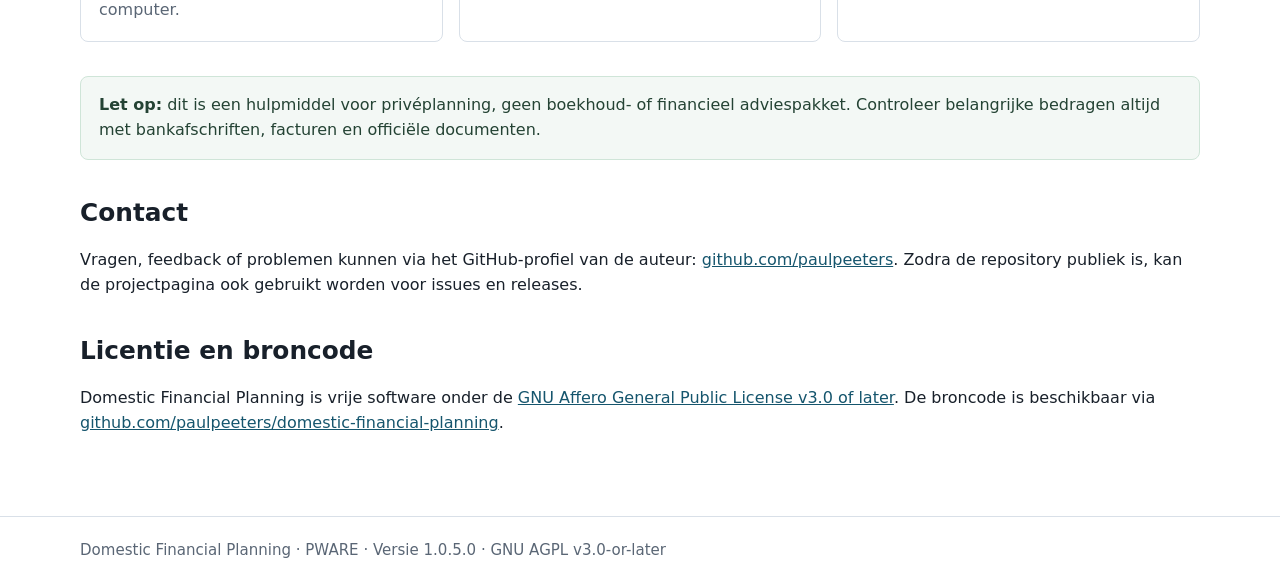
==== commit d5dbbd12: "Move workflow folder to root" ====
--- a/website/index.html
+++ b/website/index.html
@@ -249,7 +249,7 @@
           Een lokale webapp om terugkerende huishoudelijke kosten te plannen, maandelijkse provisies op te volgen en afwijkingen tussen verwachte en betaalde kosten snel te verklaren.
         </p>
         <div class="buttons">
-          <a class="button primary" href="/downloads/DomesticFinancialPlanning-Setup-1.0.4.0.exe">Windows installer downloaden</a>
+          <a class="button primary" href="/downloads/DomesticFinancialPlanning-Setup-1.0.5.0.exe">Windows installer downloaden</a>
           <a class="button secondary" href="/updates/latest.json">Update-info bekijken</a>
         </div>
       </div>
@@ -285,9 +285,9 @@
         <div>
           <h3>Windows desktopversie</h3>
           <p>Self-contained installer. Installeert per gebruiker en gebruikt een lokale SQLite-database onder <code>%LOCALAPPDATA%\DomesticFinancialPlanning</code>.</p>
-          <p class="checksum">SHA-256: <code>AC04B77D0EF1BD164C6F71C0218E4C04B0A83A4C47BE98494B3DBAAC6446507E</code></p>
+          <p class="checksum">SHA-256: <code>D3E5F5D5D3BC48874B87A159642B4BE335533A797D7A5AC904768F133E38D179</code></p>
         </div>
-        <a class="button primary" href="/downloads/DomesticFinancialPlanning-Setup-1.0.4.0.exe">Download</a>
+        <a class="button primary" href="/downloads/DomesticFinancialPlanning-Setup-1.0.5.0.exe">Download</a>
       </div>
       <p class="download-warning">
         Windows of Edge kan melden dat deze installer niet vaak wordt gedownload. Dat is normaal voor een nieuwe, gratis app zonder commerciële code-signing reputatie. Controleer dat de download van <code>financialplanning.pware.be</code> komt voordat je het bestand opent.
@@ -305,9 +305,9 @@
         <div>
           <h3>Serverversie</h3>
           <p>Optioneel ZIP-pakket voor eigen hosting. Vereist .NET/ASP.NET runtime en eigen configuratie voor MySQL/MariaDB.</p>
-          <p class="checksum">SHA-256: <code>D4AE200C07B8055F59C844C5A65D9E365C135220D6F7E119B1A2699B745D45A9</code></p>
+          <p class="checksum">SHA-256: <code>D098DED474F487510F7C24FF613090A54DD1586AC407C91689A7A4A15553C9A8</code></p>
         </div>
-        <a class="button secondary" href="/downloads/DomesticFinancialPlanning-Server-1.0.4.0.zip">Server ZIP</a>
+        <a class="button secondary" href="/downloads/DomesticFinancialPlanning-Server-1.0.5.0.zip">Server ZIP</a>
       </div>
     </section>
 
@@ -356,7 +356,7 @@
 
   <footer>
     <div class="wrap">
-      Domestic Financial Planning · PWARE · Versie 1.0.4.0 · GNU AGPL v3.0-or-later
+      Domestic Financial Planning · PWARE · Versie 1.0.5.0 · GNU AGPL v3.0-or-later
     </div>
   </footer>
 </body>
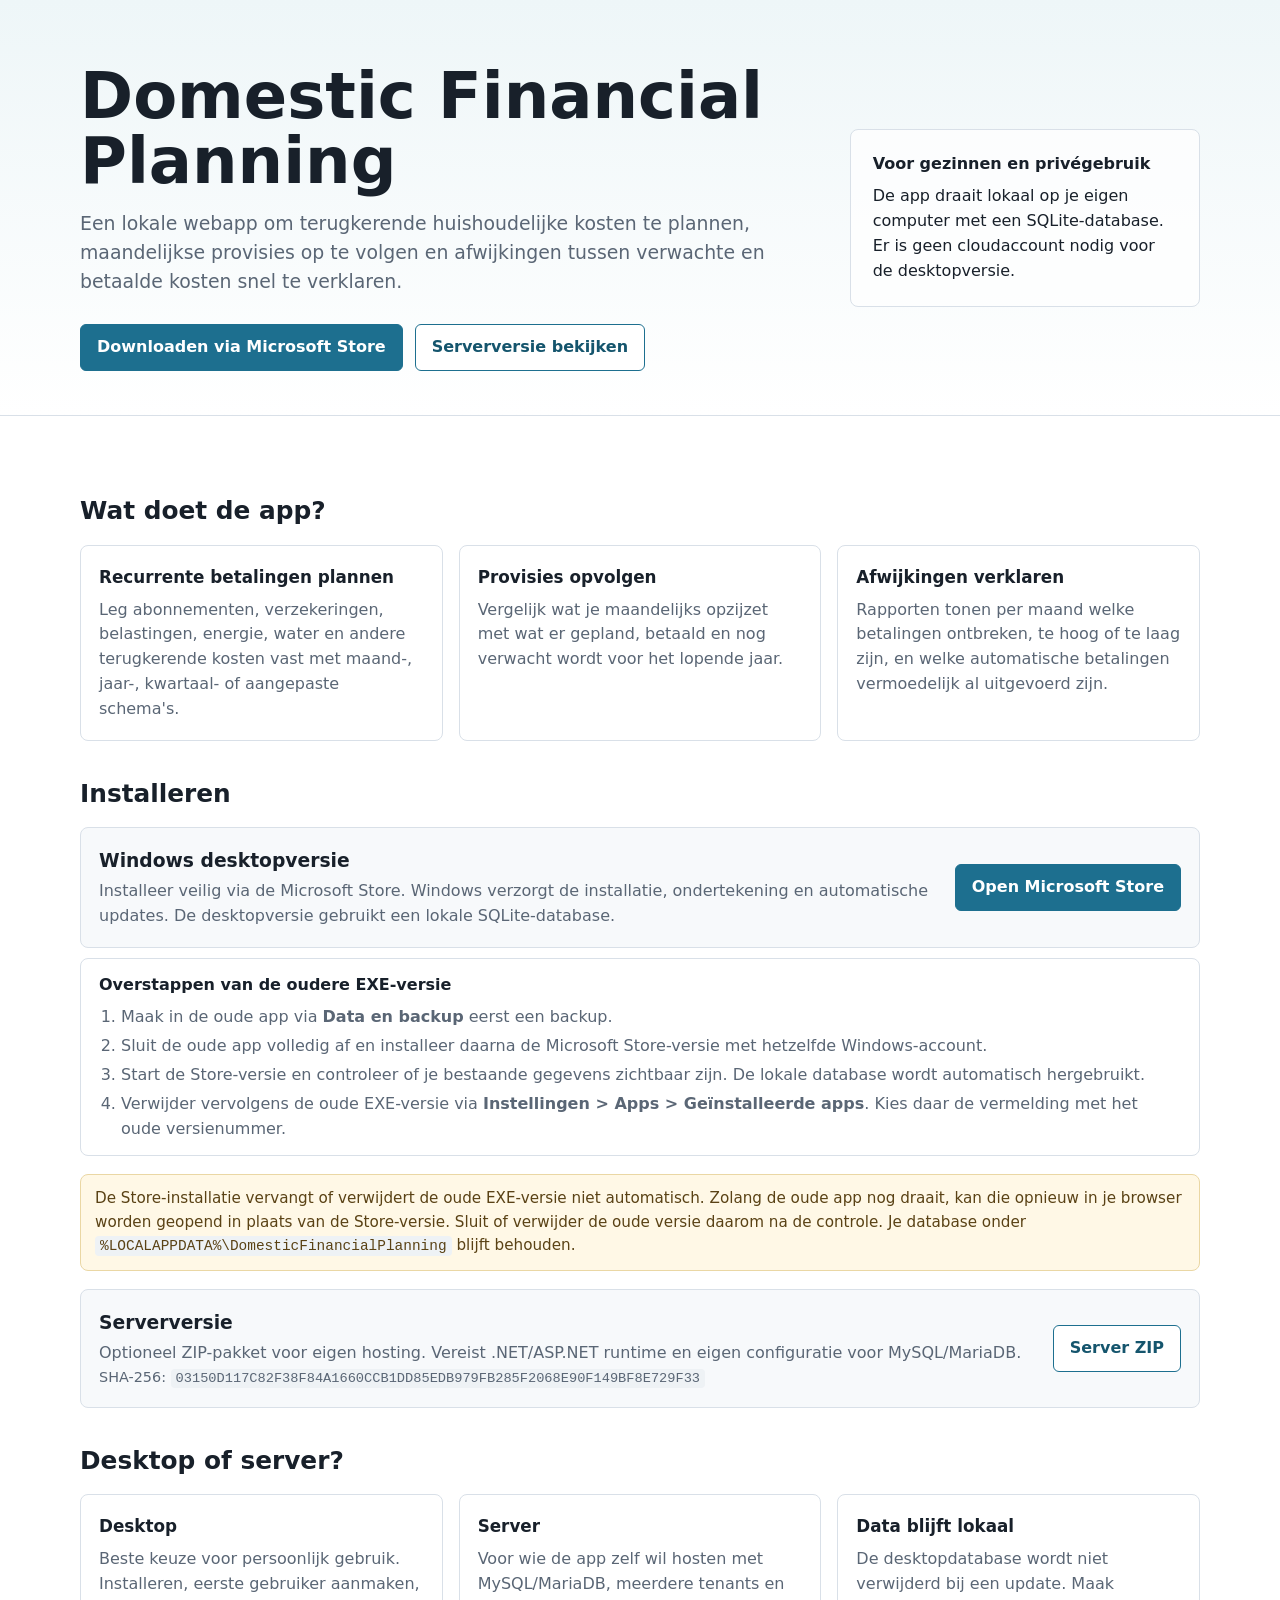
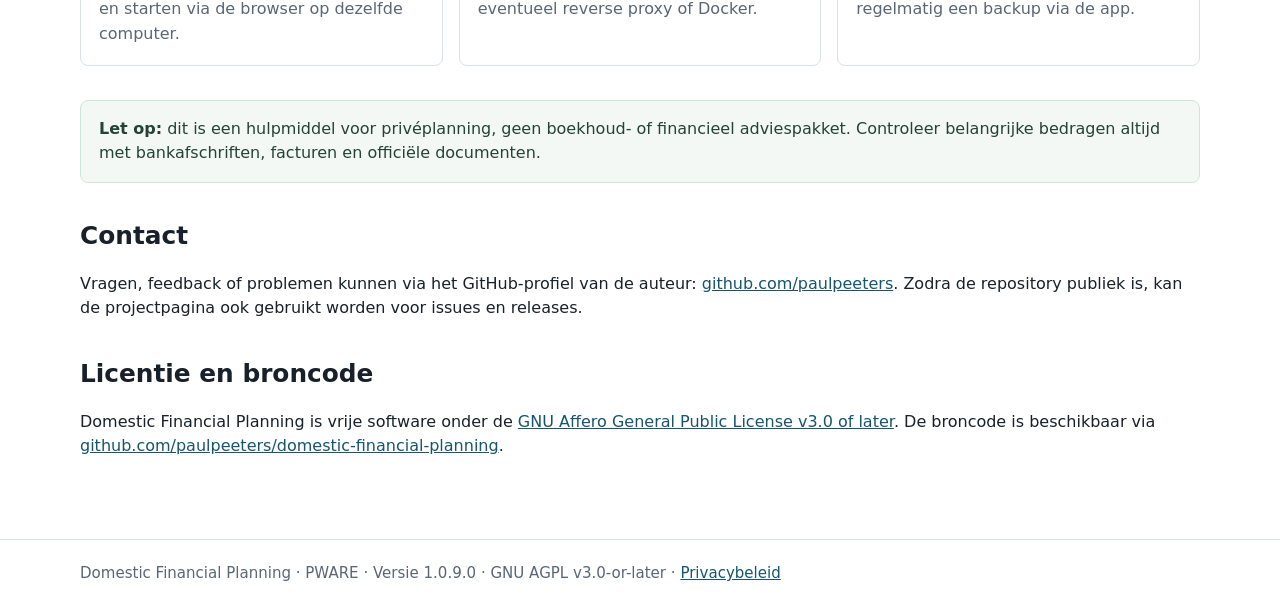
==== commit cf8e9bdf: "Prepare 1.0.9.0 Store release and website" ====
--- a/website/index.html
+++ b/website/index.html
@@ -249,8 +249,8 @@
           Een lokale webapp om terugkerende huishoudelijke kosten te plannen, maandelijkse provisies op te volgen en afwijkingen tussen verwachte en betaalde kosten snel te verklaren.
         </p>
         <div class="buttons">
-          <a class="button primary" href="/downloads/DomesticFinancialPlanning-Setup-1.0.5.0.exe">Windows installer downloaden</a>
-          <a class="button secondary" href="/updates/latest.json">Update-info bekijken</a>
+          <a class="button primary" href="https://apps.microsoft.com/detail/9MXRZ150MSCJ">Downloaden via Microsoft Store</a>
+          <a class="button secondary" href="#serverversie">Serverversie bekijken</a>
         </div>
       </div>
       <aside class="hero-panel">
@@ -280,34 +280,33 @@
     </section>
 
     <section>
-      <h2>Beschikbare downloads</h2>
+      <h2>Installeren</h2>
       <div class="download">
         <div>
           <h3>Windows desktopversie</h3>
-          <p>Self-contained installer. Installeert per gebruiker en gebruikt een lokale SQLite-database onder <code>%LOCALAPPDATA%\DomesticFinancialPlanning</code>.</p>
-          <p class="checksum">SHA-256: <code>D3E5F5D5D3BC48874B87A159642B4BE335533A797D7A5AC904768F133E38D179</code></p>
+          <p>Installeer veilig via de Microsoft Store. Windows verzorgt de installatie, ondertekening en automatische updates. De desktopversie gebruikt een lokale SQLite-database.</p>
         </div>
-        <a class="button primary" href="/downloads/DomesticFinancialPlanning-Setup-1.0.5.0.exe">Download</a>
+        <a class="button primary" href="https://apps.microsoft.com/detail/9MXRZ150MSCJ">Open Microsoft Store</a>
+      </div>
+      <div class="steps">
+        <h3>Overstappen van de oudere EXE-versie</h3>
+        <ol>
+          <li>Maak in de oude app via <strong>Data en backup</strong> eerst een backup.</li>
+          <li>Sluit de oude app volledig af en installeer daarna de Microsoft Store-versie met hetzelfde Windows-account.</li>
+          <li>Start de Store-versie en controleer of je bestaande gegevens zichtbaar zijn. De lokale database wordt automatisch hergebruikt.</li>
+          <li>Verwijder vervolgens de oude EXE-versie via <strong>Instellingen &gt; Apps &gt; Geïnstalleerde apps</strong>. Kies daar de vermelding met het oude versienummer.</li>
+        </ol>
       </div>
       <p class="download-warning">
-        Windows of Edge kan melden dat deze installer niet vaak wordt gedownload. Dat is normaal voor een nieuwe, gratis app zonder commerciële code-signing reputatie. Controleer dat de download van <code>financialplanning.pware.be</code> komt voordat je het bestand opent.
+        De Store-installatie vervangt of verwijdert de oude EXE-versie niet automatisch. Zolang de oude app nog draait, kan die opnieuw in je browser worden geopend in plaats van de Store-versie. Sluit of verwijder de oude versie daarom na de controle. Je database onder <code>%LOCALAPPDATA%\DomesticFinancialPlanning</code> blijft behouden.
       </p>
-      <div class="steps">
-        <h3>Downloaden met Microsoft Edge</h3>
-        <ol>
-          <li>Klik in de downloadmelding op de drie puntjes naast het bestand.</li>
-          <li>Kies <strong>Behouden</strong>.</li>
-          <li>Kies daarna eventueel <strong>Meer weergeven</strong> en opnieuw <strong>Toch behouden</strong>.</li>
-          <li>Open het bestand alleen wanneer de naam begint met <code>DomesticFinancialPlanning-Setup</code> en de download van deze site komt.</li>
-        </ol>
-      </div>
-      <div class="download">
+      <div class="download" id="serverversie">
         <div>
           <h3>Serverversie</h3>
           <p>Optioneel ZIP-pakket voor eigen hosting. Vereist .NET/ASP.NET runtime en eigen configuratie voor MySQL/MariaDB.</p>
-          <p class="checksum">SHA-256: <code>D098DED474F487510F7C24FF613090A54DD1586AC407C91689A7A4A15553C9A8</code></p>
+          <p class="checksum">SHA-256: <code>03150D117C82F38F84A1660CCB1DD85EDB979FB285F2068E90F149BF8E729F33</code></p>
         </div>
-        <a class="button secondary" href="/downloads/DomesticFinancialPlanning-Server-1.0.5.0.zip">Server ZIP</a>
+        <a class="button secondary" href="/downloads/DomesticFinancialPlanning-Server-1.0.9.0.zip">Server ZIP</a>
       </div>
     </section>
 
@@ -356,7 +355,8 @@
 
   <footer>
     <div class="wrap">
-      Domestic Financial Planning · PWARE · Versie 1.0.5.0 · GNU AGPL v3.0-or-later
+      Domestic Financial Planning · PWARE · Versie 1.0.9.0 · GNU AGPL v3.0-or-later ·
+      <a href="/privacy/">Privacybeleid</a>
     </div>
   </footer>
 </body>
